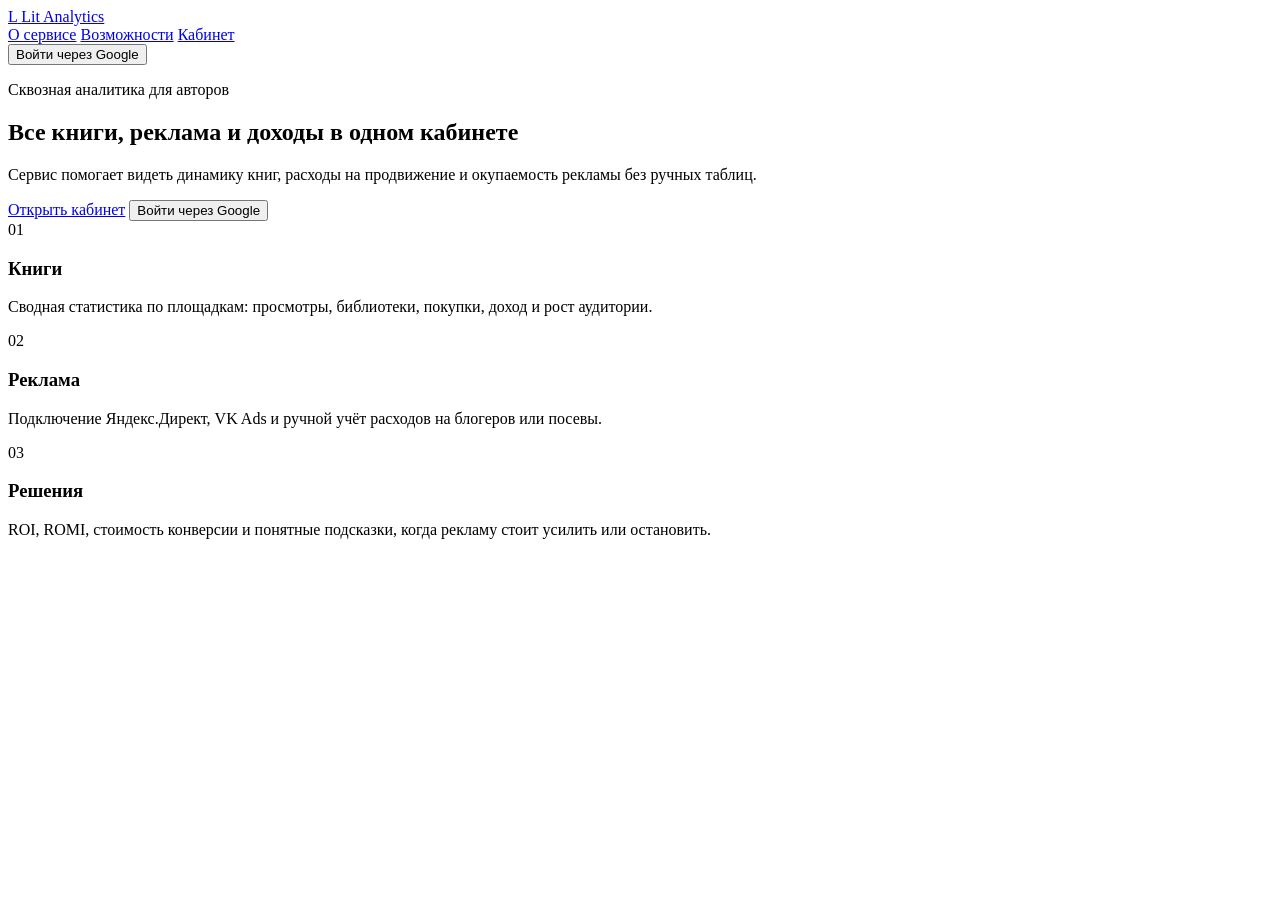
==== frontend/index.html @ d79c7489 "Clean landing page and simplify env setup" ====
<!doctype html>
<html lang="ru">
<head>
  <meta charset="utf-8">
  <meta name="viewport" content="width=device-width, initial-scale=1">
  <title>Lit Analytics</title>
  <link rel="stylesheet" href="/static/css/styles.css?v=landing-clean-1">
</head>
<body>
  <header class="site-header compact-header">
    <a class="brand" href="/">
      <span class="brand-mark">L</span>
      <span>Lit Analytics</span>
    </a>
    <nav class="nav-links">
      <a href="#about">О сервисе</a>
      <a href="#modules">Возможности</a>
      <a href="/dashboard">Кабинет</a>
    </nav>
    <button id="google-login" class="btn btn-outline">Войти через Google</button>
  </header>

  <main>
    <section class="hero-shell landing-hero" id="about">
      <div class="hero-copy">
        <p class="eyebrow">Сквозная аналитика для авторов</p>
        <h1>Все книги, реклама и доходы в одном кабинете</h1>
        <p class="lead">Сервис помогает видеть динамику книг, расходы на продвижение и окупаемость рекламы без ручных таблиц.</p>
        <div class="hero-actions">
          <a class="btn btn-primary" href="/dashboard">Открыть кабинет</a>
          <button id="hero-google-login" class="btn btn-soft">Войти через Google</button>
        </div>
      </div>
      <aside class="preview-card clean-preview" aria-label="Превью кабинета">
        <div class="preview-line wide"></div>
        <div class="preview-grid">
          <span></span><span></span><span></span>
        </div>
        <div class="preview-line"></div>
        <div class="preview-line small"></div>
      </aside>
    </section>

    <section class="section-grid" id="modules">
      <article class="feature-card"><span>01</span><h3>Книги</h3><p>Сводная статистика по площадкам: просмотры, библиотеки, покупки, доход и рост аудитории.</p></article>
      <article class="feature-card"><span>02</span><h3>Реклама</h3><p>Подключение Яндекс.Директ, VK Ads и ручной учёт расходов на блогеров или посевы.</p></article>
      <article class="feature-card"><span>03</span><h3>Решения</h3><p>ROI, ROMI, стоимость конверсии и понятные подсказки, когда рекламу стоит усилить или остановить.</p></article>
    </section>
  </main>

  <script src="/static/js/app.js?v=landing-clean-1"></script>
</body>
</html>
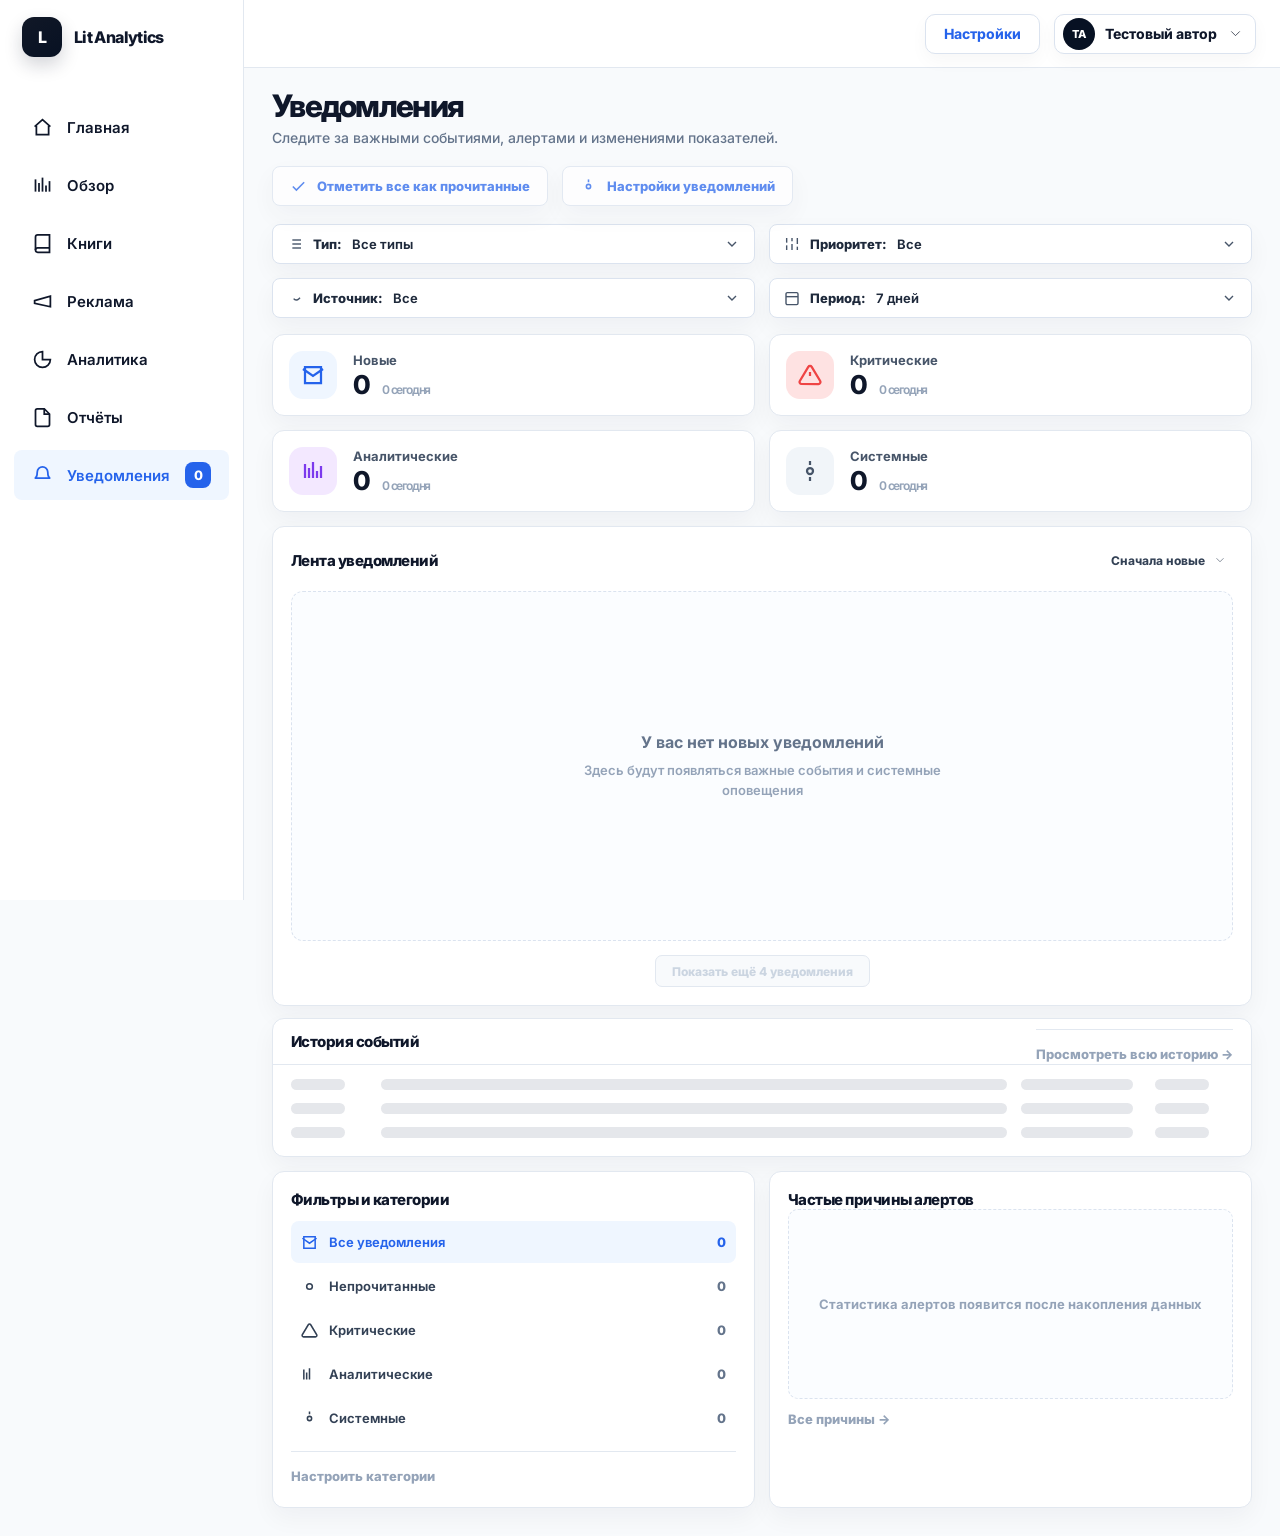
==== commit 3adef5d2: "Rebuild notifications tab zero state" ====
--- a/frontend/index.html
+++ b/frontend/index.html
@@ -1,53 +1,926 @@
 <!doctype html>
 <html lang="ru">
-<head>
-  <meta charset="utf-8">
-  <meta name="viewport" content="width=device-width, initial-scale=1">
-  <title>Lit Analytics</title>
-  <link rel="stylesheet" href="/static/css/styles.css?v=landing-clean-1">
-</head>
-<body>
-  <header class="site-header compact-header">
-    <a class="brand" href="/">
-      <span class="brand-mark">L</span>
-      <span>Lit Analytics</span>
-    </a>
-    <nav class="nav-links">
-      <a href="#about">О сервисе</a>
-      <a href="#modules">Возможности</a>
-      <a href="/dashboard">Кабинет</a>
-    </nav>
-    <button id="google-login" class="btn btn-outline">Войти через Google</button>
-  </header>
-
-  <main>
-    <section class="hero-shell landing-hero" id="about">
-      <div class="hero-copy">
-        <p class="eyebrow">Сквозная аналитика для авторов</p>
-        <h1>Все книги, реклама и доходы в одном кабинете</h1>
-        <p class="lead">Сервис помогает видеть динамику книг, расходы на продвижение и окупаемость рекламы без ручных таблиц.</p>
-        <div class="hero-actions">
-          <a class="btn btn-primary" href="/dashboard">Открыть кабинет</a>
-          <button id="hero-google-login" class="btn btn-soft">Войти через Google</button>
-        </div>
+  <head>
+    <meta charset="utf-8" />
+    <meta name="viewport" content="width=device-width, initial-scale=1" />
+    <title>Lit Analytics — Уведомления</title>
+    <link rel="preconnect" href="https://fonts.googleapis.com" />
+    <link rel="preconnect" href="https://fonts.gstatic.com" crossorigin />
+    <link
+      href="https://fonts.googleapis.com/css2?family=Inter:wght@400;500;600;700;800&display=swap"
+      rel="stylesheet"
+    />
+    <link rel="stylesheet" href="/static/css/styles.css?v=landing-pixel-2" />
+    <style>
+      :root {
+        --bg: #f8fafc;
+        --card: #fff;
+        --ink: #0f172a;
+        --text: #1e293b;
+        --muted: #64748b;
+        --muted2: #94a3b8;
+        --line: #e2e8f0;
+        --soft: #edf2f7;
+        --blue: #2563eb;
+        --blue-soft: #eff6ff;
+        --green: #16a34a;
+        --green-soft: #dcfce7;
+        --purple: #7c3aed;
+        --purple-soft: #f3e8ff;
+        --red: #ef4444;
+        --red-soft: #fee2e2;
+        --orange: #f97316;
+        --orange-soft: #ffedd5;
+        --gray-soft: #f1f5f9;
+        --shadow: 0 10px 24px rgba(15, 23, 42, 0.045);
+        --radius: 12px;
+        --sidebar: 244px;
+        color-scheme: light;
+      }
+      * {
+        box-sizing: border-box;
+      }
+      html,
+      body {
+        min-height: 100%;
+      }
+      body {
+        margin: 0;
+        font-family:
+          Inter,
+          system-ui,
+          -apple-system,
+          BlinkMacSystemFont,
+          "Segoe UI",
+          sans-serif;
+        color: var(--text);
+        background: var(--bg);
+        -webkit-font-smoothing: antialiased;
+      }
+      a {
+        color: inherit;
+        text-decoration: none;
+      }
+      button {
+        font: inherit;
+      }
+      .app {
+        min-height: 100vh;
+        display: grid;
+        grid-template-columns: var(--sidebar) minmax(0, 1fr);
+        background: var(--bg);
+      }
+      .sidebar {
+        position: sticky;
+        top: 0;
+        height: 100vh;
+        background: #fff;
+        border-right: 1px solid var(--line);
+        padding: 16px 14px;
+        z-index: 10;
+      }
+      .brand {
+        height: 42px;
+        display: flex;
+        align-items: center;
+        gap: 12px;
+        margin: 0 8px 44px;
+        color: var(--ink);
+        font-size: 16px;
+        font-weight: 800;
+        letter-spacing: -0.04em;
+      }
+      .brand-mark {
+        width: 40px;
+        height: 40px;
+        display: grid;
+        place-items: center;
+        border-radius: 12px;
+        color: #fff;
+        background: linear-gradient(145deg, #111827, #071123);
+        box-shadow: 0 8px 18px rgba(15, 23, 42, 0.18);
+        font-weight: 800;
+      }
+      .nav {
+        display: grid;
+        gap: 8px;
+      }
+      .nav a {
+        height: 50px;
+        display: flex;
+        align-items: center;
+        gap: 14px;
+        padding: 0 18px;
+        border-radius: 8px;
+        color: #0f172a;
+        font-size: 15px;
+        font-weight: 600;
+      }
+      .nav a svg {
+        width: 21px;
+        height: 21px;
+        stroke-width: 2;
+        color: #0f172a;
+      }
+      .nav a.active {
+        background: var(--blue-soft);
+        color: var(--blue);
+      }
+      .nav a.active svg {
+        color: var(--blue);
+      }
+      .badge {
+        margin-left: auto;
+        min-width: 26px;
+        height: 26px;
+        display: grid;
+        place-items: center;
+        border-radius: 8px;
+        background: var(--blue);
+        color: #fff;
+        font-size: 13px;
+        font-weight: 800;
+      }
+      .shell {
+        min-width: 0;
+      }
+      .topbar {
+        height: 68px;
+        display: flex;
+        align-items: center;
+        justify-content: flex-end;
+        gap: 14px;
+        padding: 0 24px;
+        background: #fff;
+        border-bottom: 1px solid var(--line);
+      }
+      .settings,
+      .profile {
+        height: 40px;
+        display: inline-flex;
+        align-items: center;
+        gap: 10px;
+        border: 1px solid #dbe3ef;
+        border-radius: 10px;
+        background: #fff;
+        box-shadow: 0 7px 18px rgba(15, 23, 42, 0.035);
+        font-weight: 750;
+        cursor: pointer;
+      }
+      .settings {
+        padding: 0 18px;
+        color: var(--blue);
+        font-size: 14px;
+      }
+      .profile {
+        padding: 0 11px 0 8px;
+        color: var(--ink);
+        font-size: 14px;
+      }
+      .avatar {
+        width: 32px;
+        height: 32px;
+        display: grid;
+        place-items: center;
+        border-radius: 50%;
+        background: #071123;
+        color: #fff;
+        font-size: 11px;
+        font-weight: 800;
+      }
+      .profile svg,
+      .settings svg {
+        width: 17px;
+        height: 17px;
+      }
+      .notifications-page {
+        max-width: 1390px;
+        margin: 0 auto;
+        padding: 22px 28px 28px;
+      }
+      .page-head {
+        display: flex;
+        align-items: flex-start;
+        justify-content: space-between;
+        gap: 20px;
+        margin-bottom: 18px;
+      }
+      .title h1 {
+        margin: 0 0 8px;
+        color: var(--ink);
+        font-size: 31px;
+        line-height: 1;
+        font-weight: 800;
+        letter-spacing: -0.055em;
+      }
+      .title p {
+        margin: 0;
+        color: var(--muted);
+        font-size: 14px;
+        font-weight: 500;
+      }
+      .head-actions {
+        display: flex;
+        align-items: center;
+        gap: 14px;
+        padding-top: 63px;
+      }
+      .head-btn {
+        height: 40px;
+        display: inline-flex;
+        align-items: center;
+        gap: 10px;
+        padding: 0 17px;
+        border: 1px solid #dbe3ef;
+        border-radius: 8px;
+        background: #fff;
+        color: var(--blue);
+        box-shadow: var(--shadow);
+        font-size: 13px;
+        font-weight: 800;
+        cursor: not-allowed;
+        opacity: 0.72;
+      }
+      .head-btn svg {
+        width: 17px;
+        height: 17px;
+        stroke-width: 2.2;
+      }
+      .filters {
+        display: grid;
+        grid-template-columns: 184px 186px 184px 184px;
+        gap: 14px;
+        margin-bottom: 16px;
+      }
+      .filter {
+        height: 40px;
+        display: flex;
+        align-items: center;
+        justify-content: space-between;
+        gap: 12px;
+        padding: 0 14px;
+        border: 1px solid #dbe3ef;
+        border-radius: 8px;
+        background: #fff;
+        box-shadow: var(--shadow);
+        color: #1e293b;
+        font-size: 13px;
+        font-weight: 650;
+        white-space: nowrap;
+      }
+      .filter span {
+        display: flex;
+        align-items: center;
+        gap: 10px;
+      }
+      .filter em {
+        font-style: normal;
+        font-weight: 800;
+      }
+      .filter svg {
+        width: 16px;
+        height: 16px;
+        stroke-width: 2.1;
+        color: #475569;
+      }
+      .metrics {
+        display: grid;
+        grid-template-columns: repeat(4, minmax(0, 1fr));
+        gap: 14px;
+        margin-bottom: 14px;
+      }
+      .metric {
+        min-height: 82px;
+        display: grid;
+        grid-template-columns: 48px 1fr;
+        align-items: center;
+        gap: 16px;
+        padding: 16px;
+        border: 1px solid var(--line);
+        border-radius: 12px;
+        background: #fff;
+        box-shadow: var(--shadow);
+      }
+      .metric-icon {
+        width: 48px;
+        height: 48px;
+        display: grid;
+        place-items: center;
+        border-radius: 14px;
+        color: var(--blue);
+        background: var(--blue-soft);
+      }
+      .metric-icon.red {
+        color: var(--red);
+        background: var(--red-soft);
+      }
+      .metric-icon.purple {
+        color: var(--purple);
+        background: var(--purple-soft);
+      }
+      .metric-icon.gray {
+        color: #475569;
+        background: var(--gray-soft);
+      }
+      .metric-icon svg {
+        width: 24px;
+        height: 24px;
+        stroke-width: 2.25;
+      }
+      .metric-label {
+        display: block;
+        margin-bottom: 4px;
+        color: #475569;
+        font-size: 13px;
+        font-weight: 700;
+      }
+      .metric-value {
+        display: inline-flex;
+        align-items: baseline;
+        gap: 12px;
+        color: var(--ink);
+        font-size: 26px;
+        line-height: 1;
+        font-weight: 800;
+        letter-spacing: -0.045em;
+      }
+      .metric-note {
+        color: var(--muted2);
+        font-size: 12px;
+        font-weight: 650;
+      }
+      .content-grid {
+        display: grid;
+        grid-template-columns: minmax(0, 1fr) 392px;
+        gap: 14px;
+        align-items: start;
+      }
+      .main-col {
+        display: grid;
+        gap: 12px;
+      }
+      .card {
+        border: 1px solid var(--line);
+        border-radius: 12px;
+        background: #fff;
+        box-shadow: var(--shadow);
+        overflow: hidden;
+      }
+      .feed {
+        min-height: 444px;
+        padding: 18px;
+      }
+      .card-head {
+        display: flex;
+        align-items: center;
+        justify-content: space-between;
+        gap: 12px;
+        margin-bottom: 16px;
+      }
+      .card-title {
+        margin: 0;
+        color: var(--ink);
+        font-size: 15px;
+        font-weight: 800;
+        letter-spacing: -0.035em;
+      }
+      .sort {
+        height: 30px;
+        display: inline-flex;
+        align-items: center;
+        gap: 8px;
+        border: 0;
+        background: transparent;
+        color: #334155;
+        font-size: 12px;
+        font-weight: 750;
+      }
+      .sort svg {
+        width: 14px;
+        height: 14px;
+      }
+      .empty-feed {
+        min-height: 350px;
+        display: grid;
+        place-items: center;
+        text-align: center;
+        border: 1px dashed #dbe3ef;
+        border-radius: 12px;
+        background: #fbfdff;
+        color: var(--muted2);
+        padding: 28px;
+      }
+      .empty-feed strong {
+        display: block;
+        margin-bottom: 8px;
+        color: #64748b;
+        font-size: 16px;
+      }
+      .empty-feed p {
+        margin: 0;
+        max-width: 430px;
+        font-size: 13px;
+        line-height: 1.55;
+        font-weight: 600;
+      }
+      .more-btn {
+        height: 32px;
+        margin: 14px auto 0;
+        display: flex;
+        align-items: center;
+        justify-content: center;
+        padding: 0 16px;
+        border: 1px solid var(--line);
+        border-radius: 7px;
+        background: #f8fafc;
+        color: #cbd5e1;
+        font-size: 12px;
+        font-weight: 800;
+        cursor: not-allowed;
+      }
+      .history {
+        padding: 0;
+      }
+      .history-head {
+        height: 46px;
+        display: flex;
+        align-items: center;
+        justify-content: space-between;
+        padding: 0 18px;
+        border-bottom: 1px solid var(--line);
+      }
+      .history-list {
+        display: grid;
+        padding: 14px 18px 18px;
+        gap: 13px;
+      }
+      .history-row {
+        display: grid;
+        grid-template-columns: 76px 1fr 120px 78px;
+        gap: 14px;
+        align-items: center;
+      }
+      .skeleton {
+        height: 11px;
+        border-radius: 999px;
+        background: #e5e7eb;
+      }
+      .skeleton.sm {
+        width: 54px;
+      }
+      .skeleton.md {
+        width: 112px;
+      }
+      .skeleton.lg {
+        width: 100%;
+      }
+      .side-col {
+        display: grid;
+        gap: 14px;
+      }
+      .side-card {
+        padding: 18px;
+      }
+      .category-list {
+        display: grid;
+        gap: 2px;
+        margin-top: 12px;
+      }
+      .category {
+        height: 42px;
+        display: flex;
+        align-items: center;
+        justify-content: space-between;
+        gap: 12px;
+        padding: 0 10px;
+        border-radius: 8px;
+        color: #334155;
+        font-size: 13px;
+        font-weight: 650;
+      }
+      .category.active {
+        background: var(--blue-soft);
+        color: var(--blue);
+      }
+      .category-left {
+        display: flex;
+        align-items: center;
+        gap: 11px;
+      }
+      .category svg {
+        width: 17px;
+        height: 17px;
+        stroke-width: 2.15;
+      }
+      .category-count {
+        color: #64748b;
+        font-weight: 800;
+      }
+      .category.active .category-count {
+        color: var(--blue);
+      }
+      .disabled-link {
+        height: 38px;
+        display: flex;
+        align-items: center;
+        gap: 10px;
+        margin-top: 12px;
+        padding-top: 11px;
+        border-top: 1px solid var(--line);
+        color: #94a3b8;
+        font-size: 13px;
+        font-weight: 800;
+        pointer-events: none;
+      }
+      .reasons-empty {
+        min-height: 190px;
+        display: grid;
+        place-items: center;
+        text-align: center;
+        border: 1px dashed #dbe3ef;
+        border-radius: 10px;
+        background: #fbfdff;
+        color: var(--muted2);
+        font-size: 13px;
+        line-height: 1.45;
+        font-weight: 700;
+        padding: 20px;
+      }
+      .all-reasons {
+        display: inline-flex;
+        margin-top: 12px;
+        color: #94a3b8;
+        font-size: 13px;
+        font-weight: 800;
+        pointer-events: none;
+      }
+      @media (max-width: 1320px) {
+        .content-grid {
+          grid-template-columns: 1fr;
+        }
+        .side-col {
+          grid-template-columns: 1fr 1fr;
+        }
+        .metrics {
+          grid-template-columns: repeat(2, 1fr);
+        }
+        .head-actions {
+          padding-top: 0;
+        }
+        .page-head {
+          align-items: stretch;
+          flex-direction: column;
+        }
+        .filters {
+          grid-template-columns: repeat(2, 1fr);
+        }
+      }
+      @media (max-width: 900px) {
+        .app {
+          grid-template-columns: 1fr;
+        }
+        .sidebar {
+          position: relative;
+          height: auto;
+        }
+        .nav {
+          grid-template-columns: repeat(2, 1fr);
+        }
+        .notifications-page {
+          padding: 22px 18px;
+        }
+        .head-actions,
+        .filters,
+        .metrics,
+        .side-col {
+          grid-template-columns: 1fr;
+          display: grid;
+        }
+        .head-btn,
+        .filter {
+          width: 100%;
+        }
+        .history-row {
+          grid-template-columns: 1fr;
+        }
+      }
+    </style>
+  </head>
+  <body>
+    <div class="app">
+      <aside class="sidebar" aria-label="Навигация">
+        <a class="brand" href="/"
+          ><span class="brand-mark">L</span><span>Lit Analytics</span></a
+        >
+        <nav class="nav">
+          <a href="#"
+            ><svg viewBox="0 0 24 24" fill="none" stroke="currentColor">
+              <path d="m3 11 9-8 9 8" />
+              <path d="M5 10v10h14V10" /></svg
+            >Главная</a
+          ><a href="#overview"
+            ><svg viewBox="0 0 24 24" fill="none" stroke="currentColor">
+              <path d="M4 19V5" />
+              <path d="M8 19V9" />
+              <path d="M12 19V3" />
+              <path d="M16 19v-7" />
+              <path d="M20 19V7" /></svg
+            >Обзор</a
+          ><a href="#books"
+            ><svg viewBox="0 0 24 24" fill="none" stroke="currentColor">
+              <path d="M4 19.5A2.5 2.5 0 0 1 6.5 17H20" />
+              <path
+                d="M4 4.5A2.5 2.5 0 0 1 6.5 2H20v20H6.5A2.5 2.5 0 0 1 4 19.5v-15Z"
+              /></svg
+            >Книги</a
+          ><a href="#ads"
+            ><svg viewBox="0 0 24 24" fill="none" stroke="currentColor">
+              <path d="m3 11 18-5v12L3 14v-3Z" /></svg
+            >Реклама</a
+          ><a href="#analytics"
+            ><svg viewBox="0 0 24 24" fill="none" stroke="currentColor">
+              <path d="M21 12a9 9 0 1 1-9-9v9h9Z" /></svg
+            >Аналитика</a
+          ><a href="#reports"
+            ><svg viewBox="0 0 24 24" fill="none" stroke="currentColor">
+              <path
+                d="M14 2H6a2 2 0 0 0-2 2v16a2 2 0 0 0 2 2h12a2 2 0 0 0 2-2V8Z"
+              />
+              <path d="M14 2v6h6" /></svg
+            >Отчёты</a
+          ><a class="active" href="#notifications"
+            ><svg viewBox="0 0 24 24" fill="none" stroke="currentColor">
+              <path d="M18 8a6 6 0 0 0-12 0c0 7-3 7-3 7h18s-3 0-3-7" /></svg
+            >Уведомления<span class="badge">0</span></a
+          >
+        </nav>
+      </aside>
+      <div class="shell">
+        <header class="topbar">
+          <button class="settings" type="button">Настройки</button
+          ><button class="profile" type="button">
+            <span class="avatar">TA</span><span>Тестовый автор</span
+            ><svg viewBox="0 0 24 24" fill="none" stroke="currentColor">
+              <path d="m6 9 6 6 6-6" />
+            </svg>
+          </button>
+        </header>
+        <main class="notifications-page" id="notifications">
+          <section class="page-head">
+            <div class="title">
+              <h1>Уведомления</h1>
+              <p>
+                Следите за важными событиями, алертами и изменениями
+                показателей.
+              </p>
+            </div>
+            <div class="head-actions">
+              <button class="head-btn" type="button" disabled>
+                <svg viewBox="0 0 24 24" fill="none" stroke="currentColor">
+                  <path d="m20 6-11 11-5-5" /></svg
+                >Отметить все как прочитанные</button
+              ><button class="head-btn" type="button" disabled>
+                <svg viewBox="0 0 24 24" fill="none" stroke="currentColor">
+                  <circle cx="12" cy="12" r="3" />
+                  <path d="M12 2v4" /></svg
+                >Настройки уведомлений
+              </button>
+            </div>
+          </section>
+          <section class="filters">
+            <button class="filter" type="button">
+              <span
+                ><svg viewBox="0 0 24 24" fill="none" stroke="currentColor">
+                  <path d="M8 6h13" />
+                  <path d="M8 12h13" />
+                  <path d="M8 18h13" /></svg
+                ><em>Тип:</em> Все типы</span
+              ><svg viewBox="0 0 24 24" fill="none" stroke="currentColor">
+                <path d="m6 9 6 6 6-6" />
+              </svg></button
+            ><button class="filter" type="button">
+              <span
+                ><svg viewBox="0 0 24 24" fill="none" stroke="currentColor">
+                  <path d="M4 21v-7" />
+                  <path d="M4 10V3" />
+                  <path d="M12 21v-9" />
+                  <path d="M12 8V3" />
+                  <path d="M20 21v-5" />
+                  <path d="M20 12V3" /></svg
+                ><em>Приоритет:</em> Все</span
+              ><svg viewBox="0 0 24 24" fill="none" stroke="currentColor">
+                <path d="m6 9 6 6 6-6" />
+              </svg></button
+            ><button class="filter" type="button">
+              <span
+                ><svg viewBox="0 0 24 24" fill="none" stroke="currentColor">
+                  <path d="M10 13a5 5 0 0 0 7.54.54l2-2" /></svg
+                ><em>Источник:</em> Все</span
+              ><svg viewBox="0 0 24 24" fill="none" stroke="currentColor">
+                <path d="m6 9 6 6 6-6" />
+              </svg></button
+            ><button class="filter" type="button">
+              <span
+                ><svg viewBox="0 0 24 24" fill="none" stroke="currentColor">
+                  <rect x="3" y="4" width="18" height="18" rx="2" />
+                  <path d="M3 10h18" /></svg
+                ><em>Период:</em> 7 дней</span
+              ><svg viewBox="0 0 24 24" fill="none" stroke="currentColor">
+                <path d="m6 9 6 6 6-6" />
+              </svg>
+            </button>
+          </section>
+          <section class="metrics">
+            <article class="metric">
+              <span class="metric-icon"
+                ><svg viewBox="0 0 24 24" fill="none" stroke="currentColor">
+                  <path d="M4 4h16v16H4z" />
+                  <path d="m22 6-10 7L2 6" /></svg></span
+              ><span
+                ><span class="metric-label">Новые</span
+                ><strong class="metric-value"
+                  >0 <span class="metric-note">0 сегодня</span></strong
+                ></span
+              >
+            </article>
+            <article class="metric">
+              <span class="metric-icon red"
+                ><svg viewBox="0 0 24 24" fill="none" stroke="currentColor">
+                  <path
+                    d="M10.3 3.86 1.82 18a2 2 0 0 0 1.71 3h16.94a2 2 0 0 0 1.71-3L13.7 3.86a2 2 0 0 0-3.4 0Z"
+                  />
+                  <path d="M12 9v4" />
+                  <path d="M12 17h.01" /></svg></span
+              ><span
+                ><span class="metric-label">Критические</span
+                ><strong class="metric-value"
+                  >0 <span class="metric-note">0 сегодня</span></strong
+                ></span
+              >
+            </article>
+            <article class="metric">
+              <span class="metric-icon purple"
+                ><svg viewBox="0 0 24 24" fill="none" stroke="currentColor">
+                  <path d="M4 19V5" />
+                  <path d="M8 19V9" />
+                  <path d="M12 19V3" />
+                  <path d="M16 19v-7" />
+                  <path d="M20 19V7" /></svg></span
+              ><span
+                ><span class="metric-label">Аналитические</span
+                ><strong class="metric-value"
+                  >0 <span class="metric-note">0 сегодня</span></strong
+                ></span
+              >
+            </article>
+            <article class="metric">
+              <span class="metric-icon gray"
+                ><svg viewBox="0 0 24 24" fill="none" stroke="currentColor">
+                  <circle cx="12" cy="12" r="3" />
+                  <path d="M12 2v4" />
+                  <path d="M12 18v4" /></svg></span
+              ><span
+                ><span class="metric-label">Системные</span
+                ><strong class="metric-value"
+                  >0 <span class="metric-note">0 сегодня</span></strong
+                ></span
+              >
+            </article>
+          </section>
+          <section class="content-grid">
+            <div class="main-col">
+              <article class="card feed">
+                <div class="card-head">
+                  <h2 class="card-title">Лента уведомлений</h2>
+                  <button class="sort" type="button">
+                    Сначала новые
+                    <svg viewBox="0 0 24 24" fill="none" stroke="currentColor">
+                      <path d="m6 9 6 6 6-6" />
+                    </svg>
+                  </button>
+                </div>
+                <div class="empty-feed">
+                  <div>
+                    <strong>У вас нет новых уведомлений</strong>
+                    <p>
+                      Здесь будут появляться важные события и системные
+                      оповещения
+                    </p>
+                  </div>
+                </div>
+                <button class="more-btn" type="button" disabled>
+                  Показать ещё 4 уведомления
+                </button>
+              </article>
+              <article class="card history">
+                <div class="history-head">
+                  <h2 class="card-title">История событий</h2>
+                  <a class="disabled-link" href="#"
+                    >Просмотреть всю историю →</a
+                  >
+                </div>
+                <div class="history-list">
+                  <div class="history-row">
+                    <span class="skeleton sm"></span
+                    ><span class="skeleton lg"></span
+                    ><span class="skeleton md"></span
+                    ><span class="skeleton sm"></span>
+                  </div>
+                  <div class="history-row">
+                    <span class="skeleton sm"></span
+                    ><span class="skeleton lg"></span
+                    ><span class="skeleton md"></span
+                    ><span class="skeleton sm"></span>
+                  </div>
+                  <div class="history-row">
+                    <span class="skeleton sm"></span
+                    ><span class="skeleton lg"></span
+                    ><span class="skeleton md"></span
+                    ><span class="skeleton sm"></span>
+                  </div>
+                </div>
+              </article>
+            </div>
+            <aside class="side-col">
+              <section class="card side-card">
+                <h2 class="card-title">Фильтры и категории</h2>
+                <div class="category-list">
+                  <div class="category active">
+                    <span class="category-left"
+                      ><svg
+                        viewBox="0 0 24 24"
+                        fill="none"
+                        stroke="currentColor"
+                      >
+                        <path d="M4 4h16v16H4z" />
+                        <path d="m22 6-10 7L2 6" /></svg
+                      >Все уведомления</span
+                    ><span class="category-count">0</span>
+                  </div>
+                  <div class="category">
+                    <span class="category-left"
+                      ><svg
+                        viewBox="0 0 24 24"
+                        fill="none"
+                        stroke="currentColor"
+                      >
+                        <circle cx="12" cy="12" r="4" /></svg
+                      >Непрочитанные</span
+                    ><span class="category-count">0</span>
+                  </div>
+                  <div class="category">
+                    <span class="category-left"
+                      ><svg
+                        viewBox="0 0 24 24"
+                        fill="none"
+                        stroke="currentColor"
+                      >
+                        <path
+                          d="M10.3 3.86 1.82 18a2 2 0 0 0 1.71 3h16.94a2 2 0 0 0 1.71-3L13.7 3.86a2 2 0 0 0-3.4 0Z"
+                        /></svg
+                      >Критические</span
+                    ><span class="category-count">0</span>
+                  </div>
+                  <div class="category">
+                    <span class="category-left"
+                      ><svg
+                        viewBox="0 0 24 24"
+                        fill="none"
+                        stroke="currentColor"
+                      >
+                        <path d="M4 19V5" />
+                        <path d="M8 19V9" />
+                        <path d="M12 19V3" /></svg
+                      >Аналитические</span
+                    ><span class="category-count">0</span>
+                  </div>
+                  <div class="category">
+                    <span class="category-left"
+                      ><svg
+                        viewBox="0 0 24 24"
+                        fill="none"
+                        stroke="currentColor"
+                      >
+                        <circle cx="12" cy="12" r="3" />
+                        <path d="M12 2v4" /></svg
+                      >Системные</span
+                    ><span class="category-count">0</span>
+                  </div>
+                </div>
+                <a class="disabled-link" href="#">Настроить категории</a>
+              </section>
+              <section class="card side-card">
+                <h2 class="card-title">Частые причины алертов</h2>
+                <div class="reasons-empty">
+                  Статистика алертов появится после накопления данных
+                </div>
+                <a class="all-reasons" href="#">Все причины →</a>
+              </section>
+            </aside>
+          </section>
+        </main>
       </div>
-      <aside class="preview-card clean-preview" aria-label="Превью кабинета">
-        <div class="preview-line wide"></div>
-        <div class="preview-grid">
-          <span></span><span></span><span></span>
-        </div>
-        <div class="preview-line"></div>
-        <div class="preview-line small"></div>
-      </aside>
-    </section>
-
-    <section class="section-grid" id="modules">
-      <article class="feature-card"><span>01</span><h3>Книги</h3><p>Сводная статистика по площадкам: просмотры, библиотеки, покупки, доход и рост аудитории.</p></article>
-      <article class="feature-card"><span>02</span><h3>Реклама</h3><p>Подключение Яндекс.Директ, VK Ads и ручной учёт расходов на блогеров или посевы.</p></article>
-      <article class="feature-card"><span>03</span><h3>Решения</h3><p>ROI, ROMI, стоимость конверсии и понятные подсказки, когда рекламу стоит усилить или остановить.</p></article>
-    </section>
-  </main>
-
-  <script src="/static/js/app.js?v=landing-clean-1"></script>
-</body>
+    </div>
+    <script src="/static/js/app.js?v=landing-pixel-2"></script>
+  </body>
 </html>
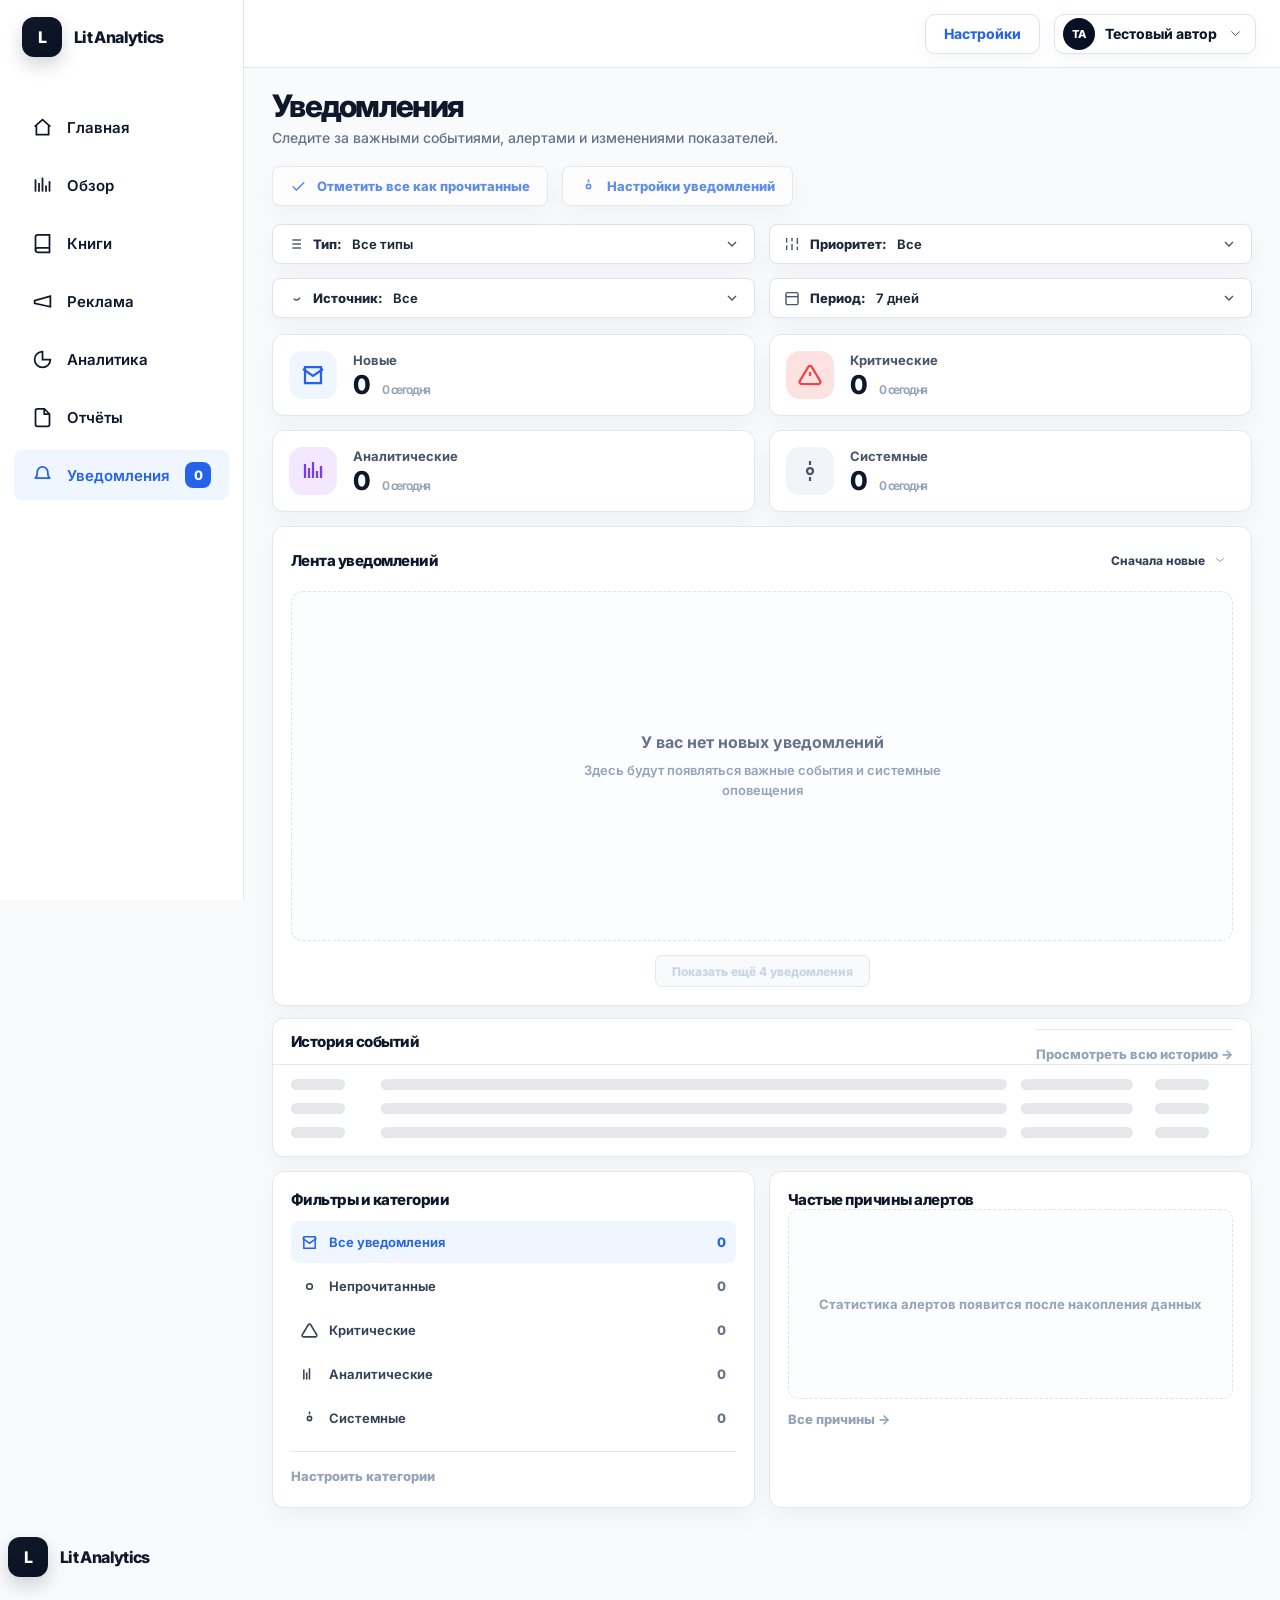
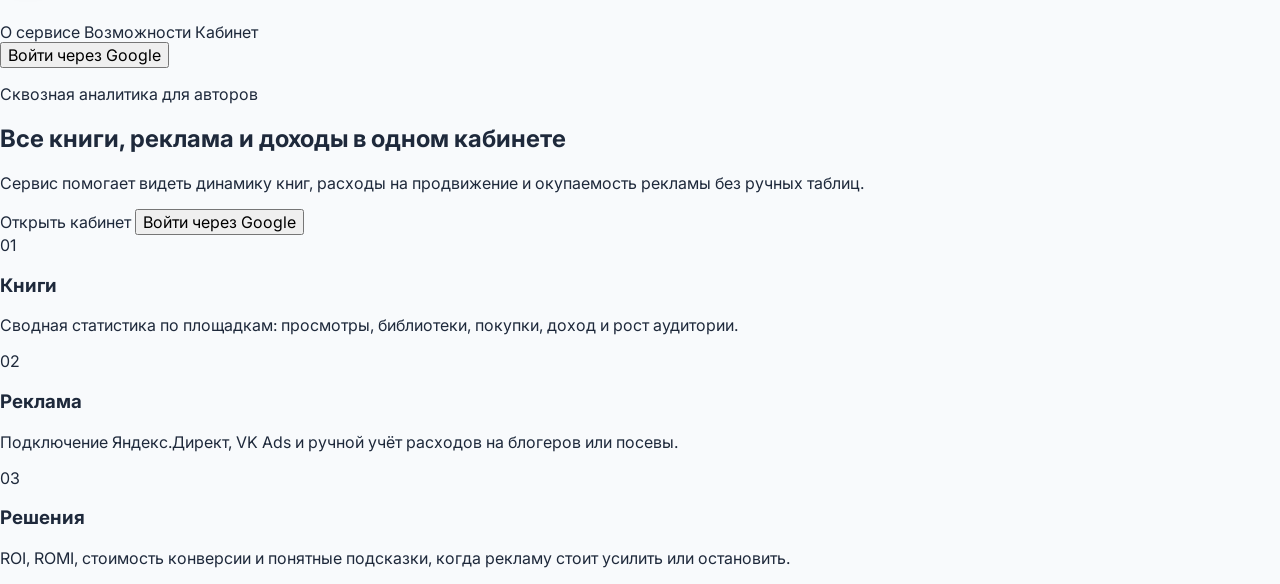
==== commit 367cfe76: "Merge branch 'codex/add-greeting-functionality' into codex/add-greeting-functionality-bo7ok4" ====
--- a/frontend/index.html
+++ b/frontend/index.html
@@ -923,4 +923,54 @@
     </div>
     <script src="/static/js/app.js?v=landing-pixel-2"></script>
   </body>
+<head>
+  <meta charset="utf-8">
+  <meta name="viewport" content="width=device-width, initial-scale=1">
+  <title>Lit Analytics</title>
+  <link rel="stylesheet" href="/static/css/styles.css?v=landing-clean-1">
+</head>
+<body>
+  <header class="site-header compact-header">
+    <a class="brand" href="/">
+      <span class="brand-mark">L</span>
+      <span>Lit Analytics</span>
+    </a>
+    <nav class="nav-links">
+      <a href="#about">О сервисе</a>
+      <a href="#modules">Возможности</a>
+      <a href="/dashboard">Кабинет</a>
+    </nav>
+    <button id="google-login" class="btn btn-outline">Войти через Google</button>
+  </header>
+
+  <main>
+    <section class="hero-shell landing-hero" id="about">
+      <div class="hero-copy">
+        <p class="eyebrow">Сквозная аналитика для авторов</p>
+        <h1>Все книги, реклама и доходы в одном кабинете</h1>
+        <p class="lead">Сервис помогает видеть динамику книг, расходы на продвижение и окупаемость рекламы без ручных таблиц.</p>
+        <div class="hero-actions">
+          <a class="btn btn-primary" href="/dashboard">Открыть кабинет</a>
+          <button id="hero-google-login" class="btn btn-soft">Войти через Google</button>
+        </div>
+      </div>
+      <aside class="preview-card clean-preview" aria-label="Превью кабинета">
+        <div class="preview-line wide"></div>
+        <div class="preview-grid">
+          <span></span><span></span><span></span>
+        </div>
+        <div class="preview-line"></div>
+        <div class="preview-line small"></div>
+      </aside>
+    </section>
+
+    <section class="section-grid" id="modules">
+      <article class="feature-card"><span>01</span><h3>Книги</h3><p>Сводная статистика по площадкам: просмотры, библиотеки, покупки, доход и рост аудитории.</p></article>
+      <article class="feature-card"><span>02</span><h3>Реклама</h3><p>Подключение Яндекс.Директ, VK Ads и ручной учёт расходов на блогеров или посевы.</p></article>
+      <article class="feature-card"><span>03</span><h3>Решения</h3><p>ROI, ROMI, стоимость конверсии и понятные подсказки, когда рекламу стоит усилить или остановить.</p></article>
+    </section>
+  </main>
+
+  <script src="/static/js/app.js?v=landing-clean-1"></script>
+</body>
 </html>
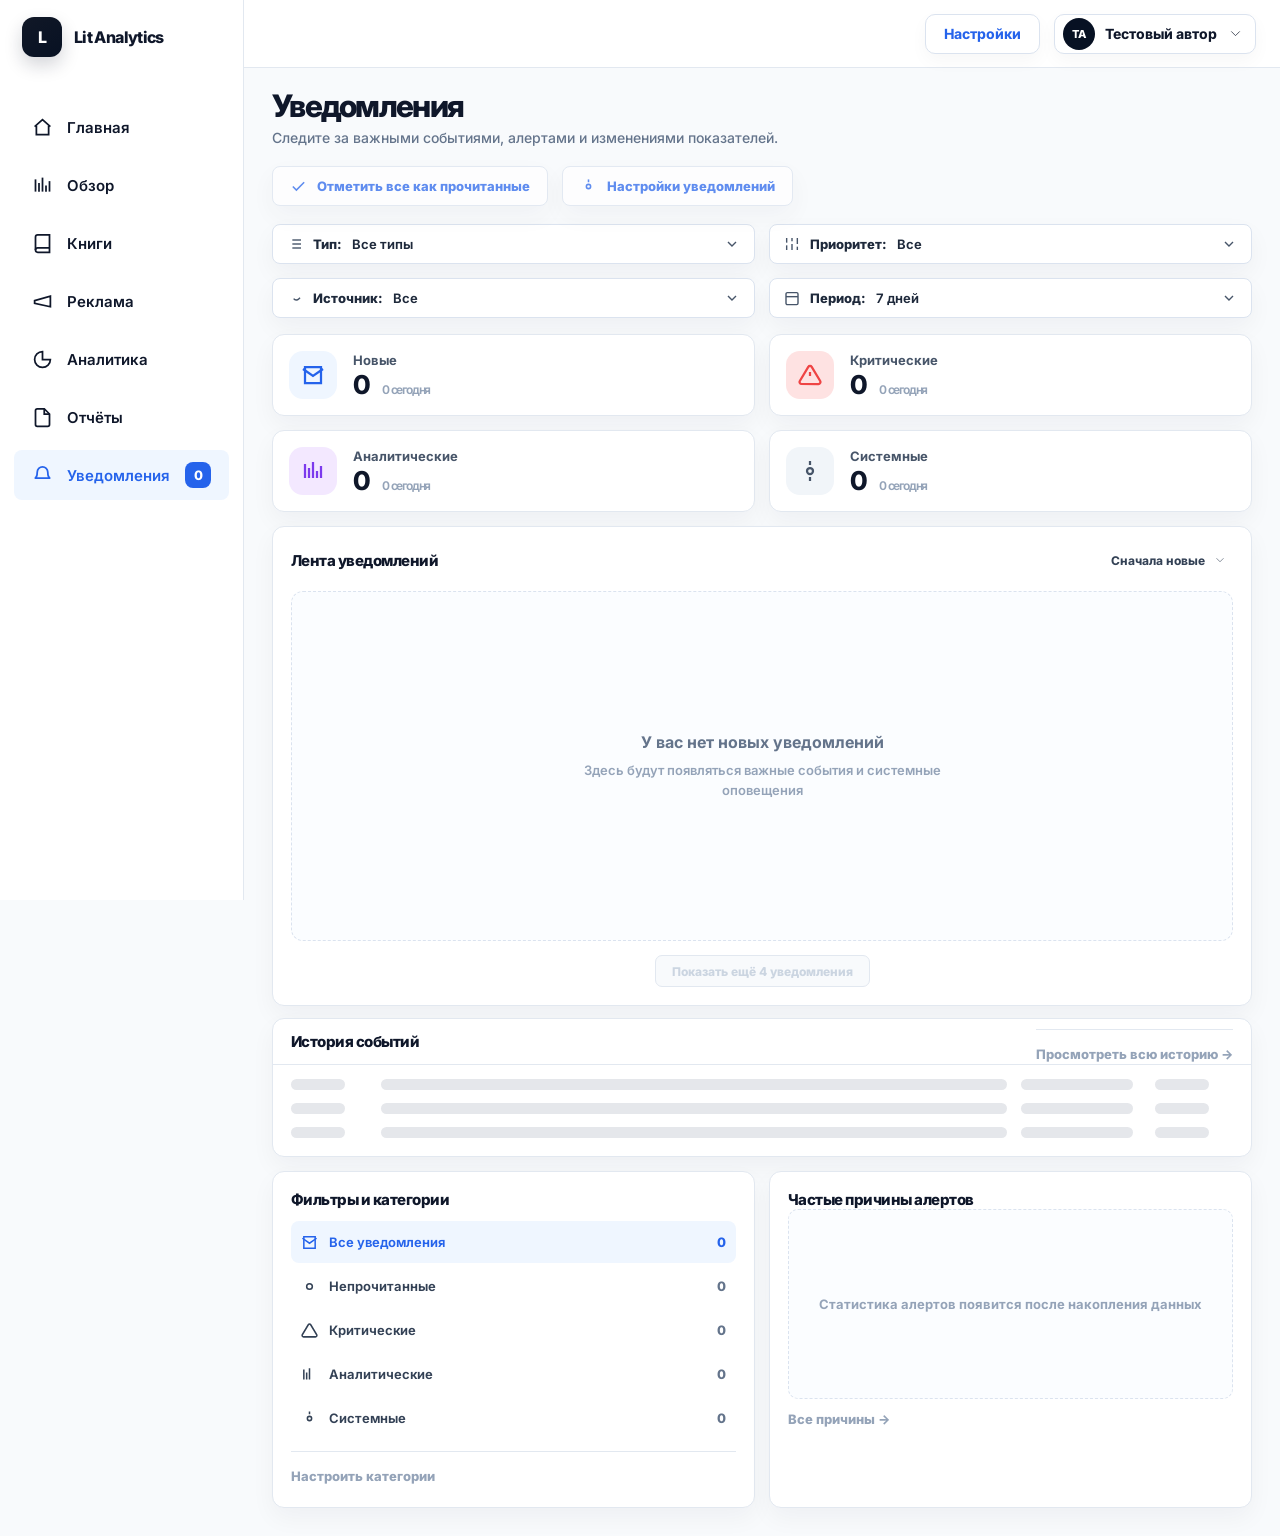
==== commit 37a2290e: "Rebuild notifications tab zero state" ====
--- a/frontend/index.html
+++ b/frontend/index.html
@@ -923,54 +923,4 @@
     </div>
     <script src="/static/js/app.js?v=landing-pixel-2"></script>
   </body>
-<head>
-  <meta charset="utf-8">
-  <meta name="viewport" content="width=device-width, initial-scale=1">
-  <title>Lit Analytics</title>
-  <link rel="stylesheet" href="/static/css/styles.css?v=landing-clean-1">
-</head>
-<body>
-  <header class="site-header compact-header">
-    <a class="brand" href="/">
-      <span class="brand-mark">L</span>
-      <span>Lit Analytics</span>
-    </a>
-    <nav class="nav-links">
-      <a href="#about">О сервисе</a>
-      <a href="#modules">Возможности</a>
-      <a href="/dashboard">Кабинет</a>
-    </nav>
-    <button id="google-login" class="btn btn-outline">Войти через Google</button>
-  </header>
-
-  <main>
-    <section class="hero-shell landing-hero" id="about">
-      <div class="hero-copy">
-        <p class="eyebrow">Сквозная аналитика для авторов</p>
-        <h1>Все книги, реклама и доходы в одном кабинете</h1>
-        <p class="lead">Сервис помогает видеть динамику книг, расходы на продвижение и окупаемость рекламы без ручных таблиц.</p>
-        <div class="hero-actions">
-          <a class="btn btn-primary" href="/dashboard">Открыть кабинет</a>
-          <button id="hero-google-login" class="btn btn-soft">Войти через Google</button>
-        </div>
-      </div>
-      <aside class="preview-card clean-preview" aria-label="Превью кабинета">
-        <div class="preview-line wide"></div>
-        <div class="preview-grid">
-          <span></span><span></span><span></span>
-        </div>
-        <div class="preview-line"></div>
-        <div class="preview-line small"></div>
-      </aside>
-    </section>
-
-    <section class="section-grid" id="modules">
-      <article class="feature-card"><span>01</span><h3>Книги</h3><p>Сводная статистика по площадкам: просмотры, библиотеки, покупки, доход и рост аудитории.</p></article>
-      <article class="feature-card"><span>02</span><h3>Реклама</h3><p>Подключение Яндекс.Директ, VK Ads и ручной учёт расходов на блогеров или посевы.</p></article>
-      <article class="feature-card"><span>03</span><h3>Решения</h3><p>ROI, ROMI, стоимость конверсии и понятные подсказки, когда рекламу стоит усилить или остановить.</p></article>
-    </section>
-  </main>
-
-  <script src="/static/js/app.js?v=landing-clean-1"></script>
-</body>
 </html>
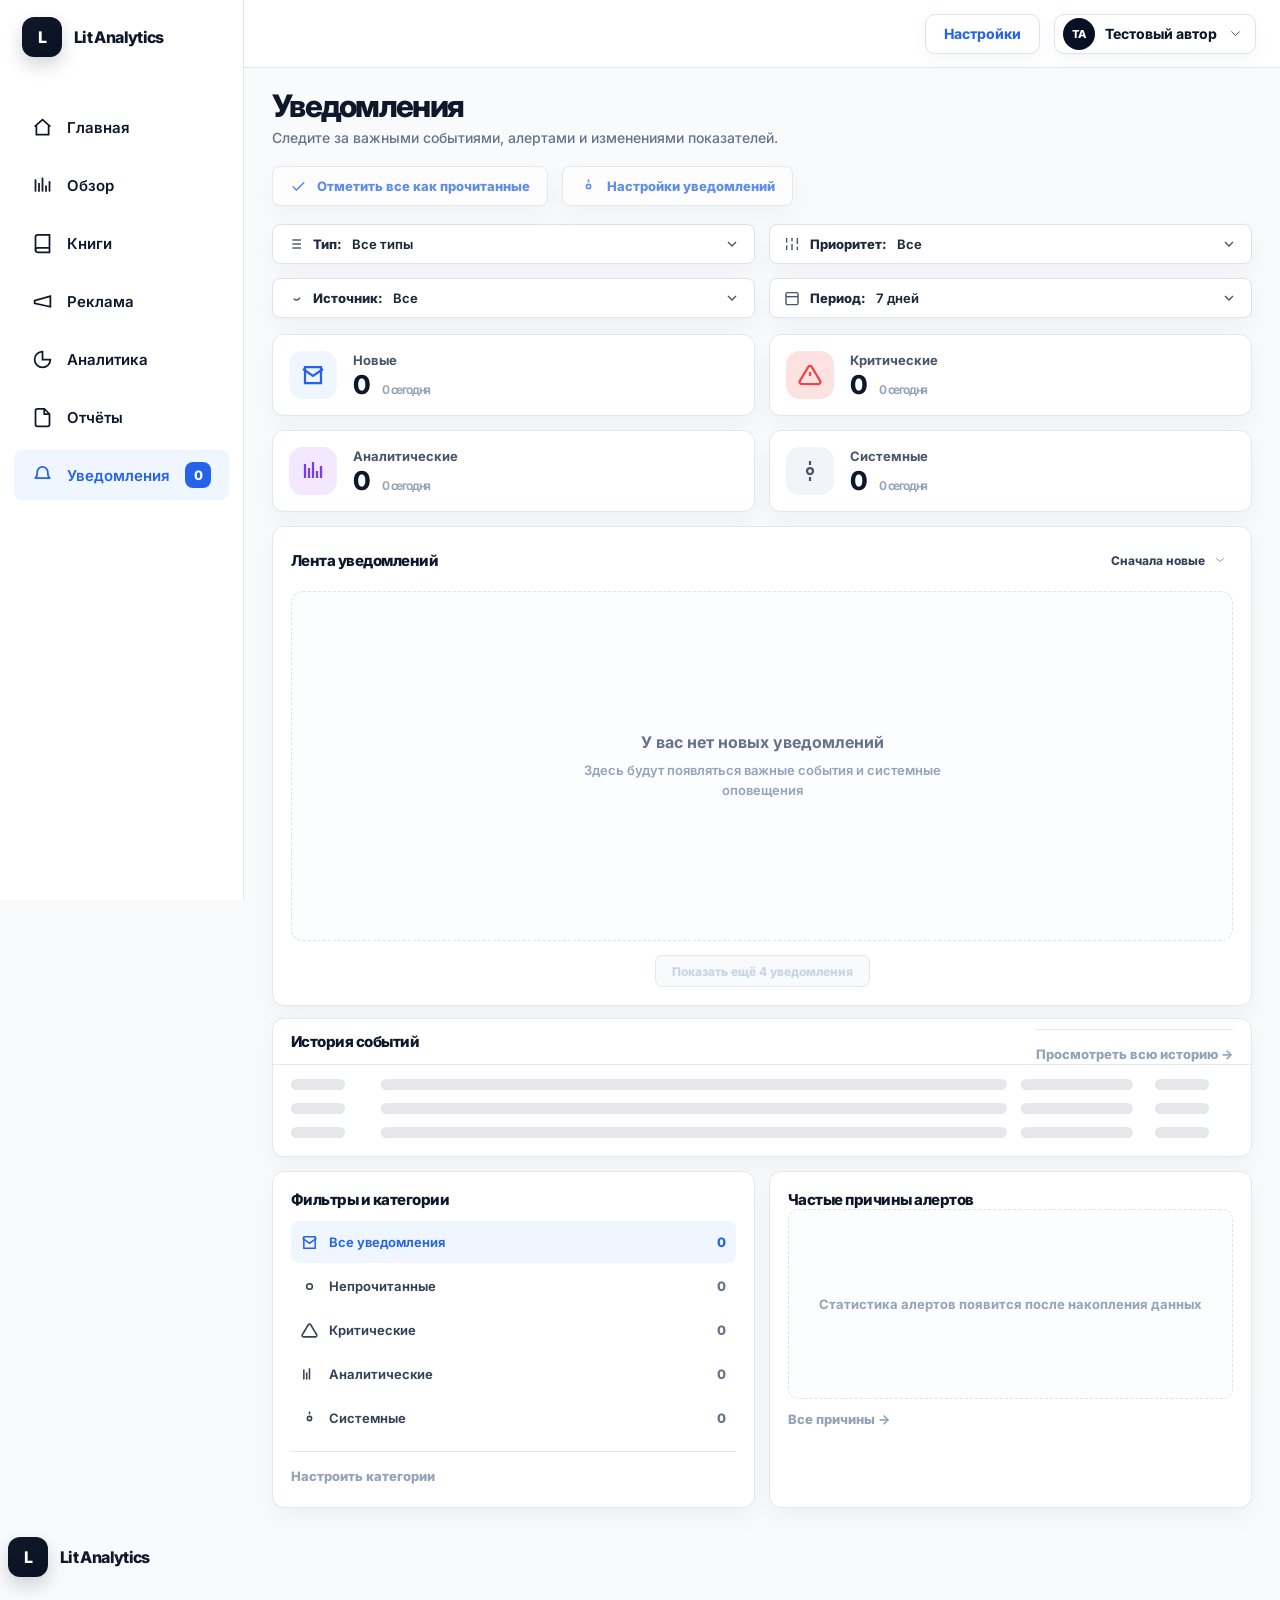
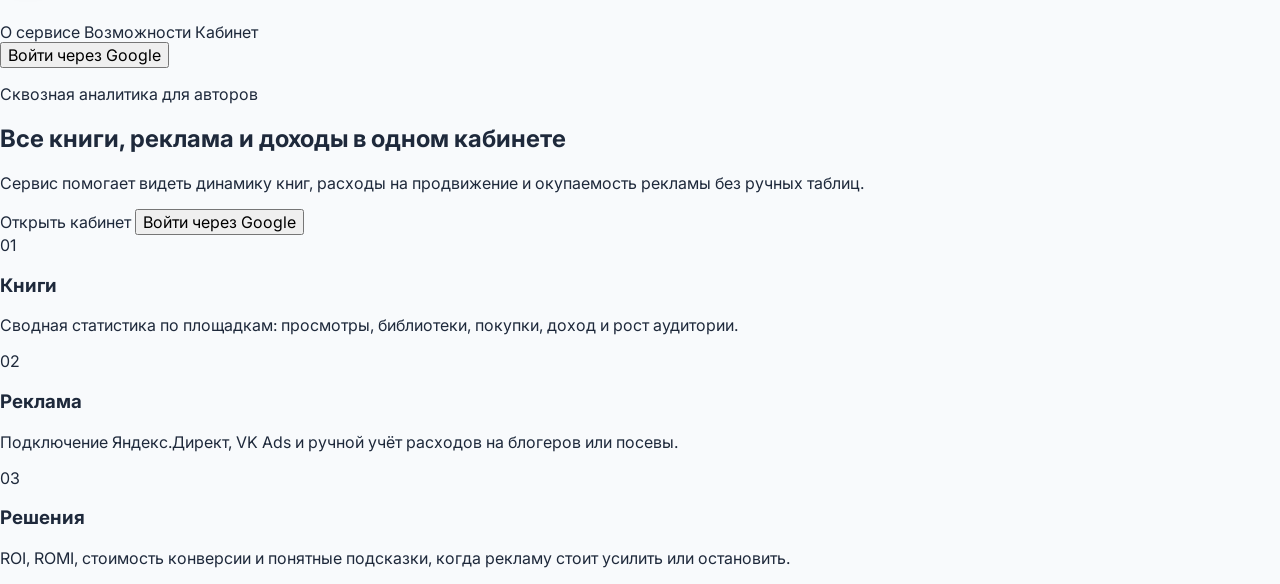
==== commit a191ed85: "Merge branch 'codex/add-greeting-functionality' into codex/add-greeting-functionality-1esyun" ====
--- a/frontend/index.html
+++ b/frontend/index.html
@@ -923,4 +923,54 @@
     </div>
     <script src="/static/js/app.js?v=landing-pixel-2"></script>
   </body>
+<head>
+  <meta charset="utf-8">
+  <meta name="viewport" content="width=device-width, initial-scale=1">
+  <title>Lit Analytics</title>
+  <link rel="stylesheet" href="/static/css/styles.css?v=landing-clean-1">
+</head>
+<body>
+  <header class="site-header compact-header">
+    <a class="brand" href="/">
+      <span class="brand-mark">L</span>
+      <span>Lit Analytics</span>
+    </a>
+    <nav class="nav-links">
+      <a href="#about">О сервисе</a>
+      <a href="#modules">Возможности</a>
+      <a href="/dashboard">Кабинет</a>
+    </nav>
+    <button id="google-login" class="btn btn-outline">Войти через Google</button>
+  </header>
+
+  <main>
+    <section class="hero-shell landing-hero" id="about">
+      <div class="hero-copy">
+        <p class="eyebrow">Сквозная аналитика для авторов</p>
+        <h1>Все книги, реклама и доходы в одном кабинете</h1>
+        <p class="lead">Сервис помогает видеть динамику книг, расходы на продвижение и окупаемость рекламы без ручных таблиц.</p>
+        <div class="hero-actions">
+          <a class="btn btn-primary" href="/dashboard">Открыть кабинет</a>
+          <button id="hero-google-login" class="btn btn-soft">Войти через Google</button>
+        </div>
+      </div>
+      <aside class="preview-card clean-preview" aria-label="Превью кабинета">
+        <div class="preview-line wide"></div>
+        <div class="preview-grid">
+          <span></span><span></span><span></span>
+        </div>
+        <div class="preview-line"></div>
+        <div class="preview-line small"></div>
+      </aside>
+    </section>
+
+    <section class="section-grid" id="modules">
+      <article class="feature-card"><span>01</span><h3>Книги</h3><p>Сводная статистика по площадкам: просмотры, библиотеки, покупки, доход и рост аудитории.</p></article>
+      <article class="feature-card"><span>02</span><h3>Реклама</h3><p>Подключение Яндекс.Директ, VK Ads и ручной учёт расходов на блогеров или посевы.</p></article>
+      <article class="feature-card"><span>03</span><h3>Решения</h3><p>ROI, ROMI, стоимость конверсии и понятные подсказки, когда рекламу стоит усилить или остановить.</p></article>
+    </section>
+  </main>
+
+  <script src="/static/js/app.js?v=landing-clean-1"></script>
+</body>
 </html>
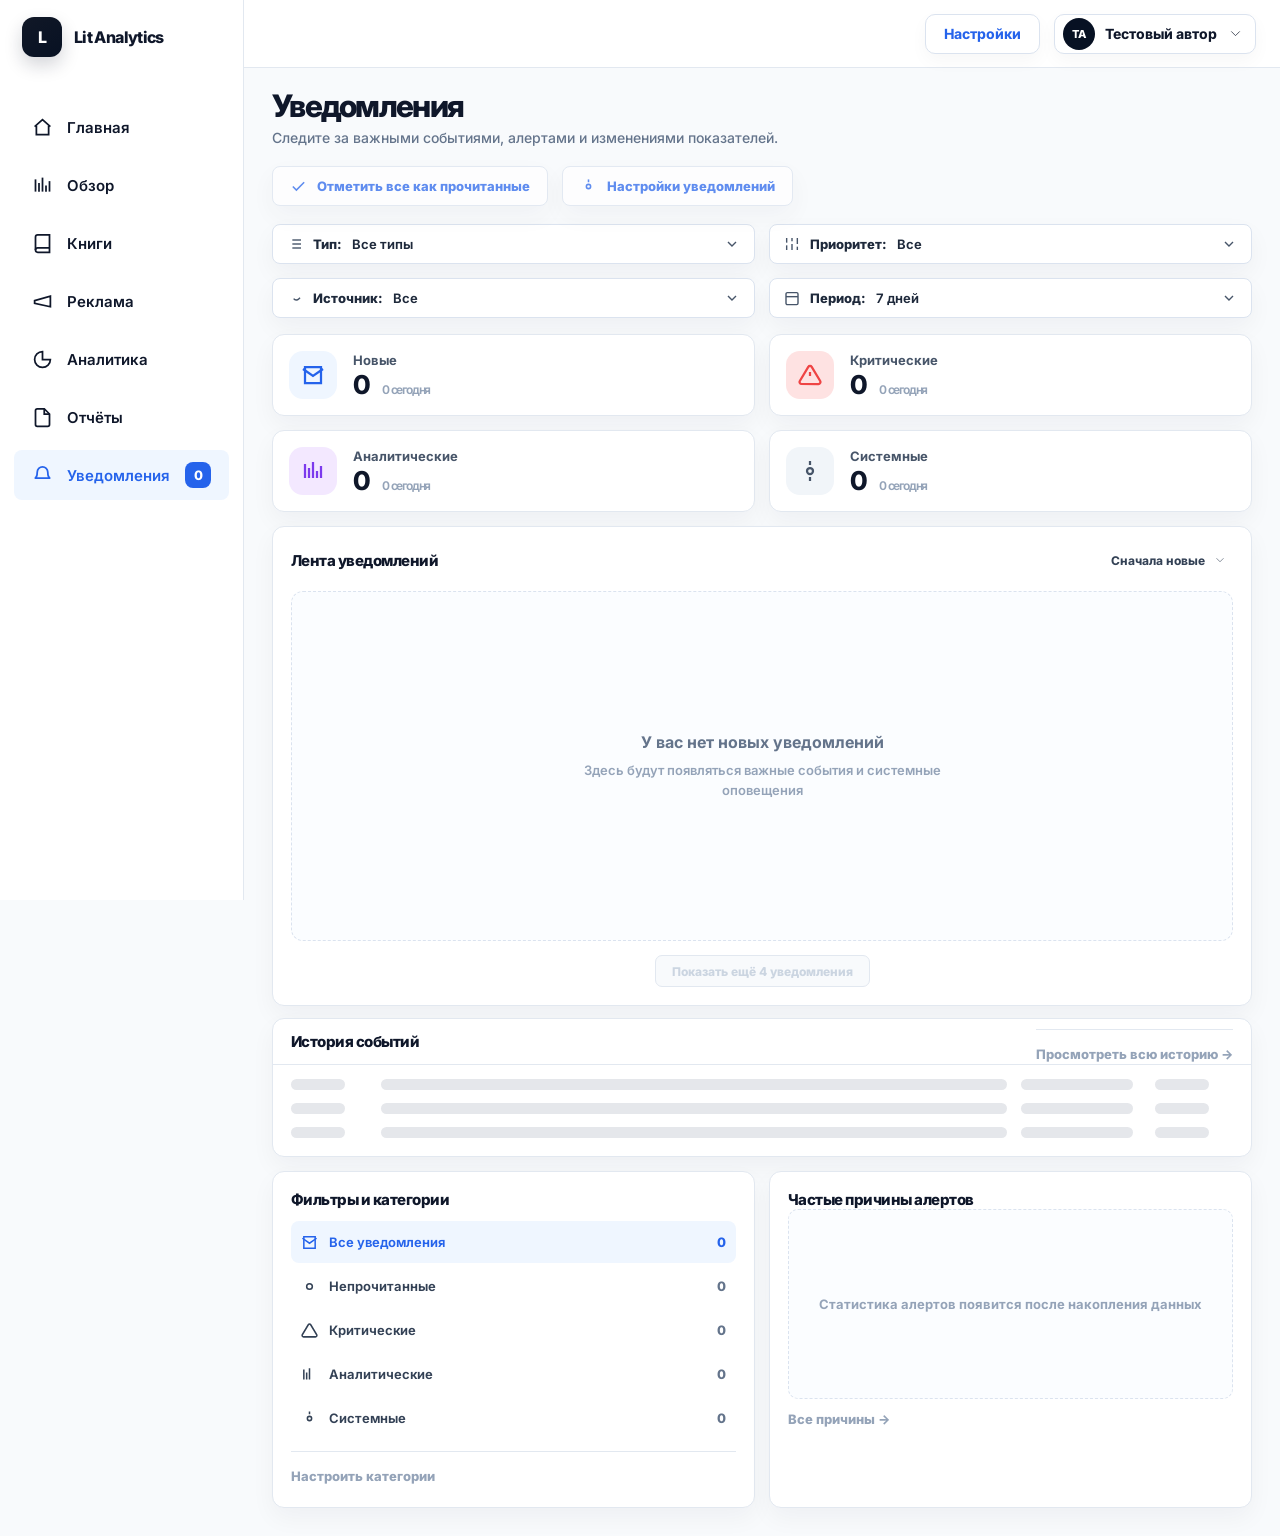
==== commit 929bea62: "Rebuild notifications tab zero state" ====
--- a/frontend/index.html
+++ b/frontend/index.html
@@ -923,54 +923,4 @@
     </div>
     <script src="/static/js/app.js?v=landing-pixel-2"></script>
   </body>
-<head>
-  <meta charset="utf-8">
-  <meta name="viewport" content="width=device-width, initial-scale=1">
-  <title>Lit Analytics</title>
-  <link rel="stylesheet" href="/static/css/styles.css?v=landing-clean-1">
-</head>
-<body>
-  <header class="site-header compact-header">
-    <a class="brand" href="/">
-      <span class="brand-mark">L</span>
-      <span>Lit Analytics</span>
-    </a>
-    <nav class="nav-links">
-      <a href="#about">О сервисе</a>
-      <a href="#modules">Возможности</a>
-      <a href="/dashboard">Кабинет</a>
-    </nav>
-    <button id="google-login" class="btn btn-outline">Войти через Google</button>
-  </header>
-
-  <main>
-    <section class="hero-shell landing-hero" id="about">
-      <div class="hero-copy">
-        <p class="eyebrow">Сквозная аналитика для авторов</p>
-        <h1>Все книги, реклама и доходы в одном кабинете</h1>
-        <p class="lead">Сервис помогает видеть динамику книг, расходы на продвижение и окупаемость рекламы без ручных таблиц.</p>
-        <div class="hero-actions">
-          <a class="btn btn-primary" href="/dashboard">Открыть кабинет</a>
-          <button id="hero-google-login" class="btn btn-soft">Войти через Google</button>
-        </div>
-      </div>
-      <aside class="preview-card clean-preview" aria-label="Превью кабинета">
-        <div class="preview-line wide"></div>
-        <div class="preview-grid">
-          <span></span><span></span><span></span>
-        </div>
-        <div class="preview-line"></div>
-        <div class="preview-line small"></div>
-      </aside>
-    </section>
-
-    <section class="section-grid" id="modules">
-      <article class="feature-card"><span>01</span><h3>Книги</h3><p>Сводная статистика по площадкам: просмотры, библиотеки, покупки, доход и рост аудитории.</p></article>
-      <article class="feature-card"><span>02</span><h3>Реклама</h3><p>Подключение Яндекс.Директ, VK Ads и ручной учёт расходов на блогеров или посевы.</p></article>
-      <article class="feature-card"><span>03</span><h3>Решения</h3><p>ROI, ROMI, стоимость конверсии и понятные подсказки, когда рекламу стоит усилить или остановить.</p></article>
-    </section>
-  </main>
-
-  <script src="/static/js/app.js?v=landing-clean-1"></script>
-</body>
 </html>
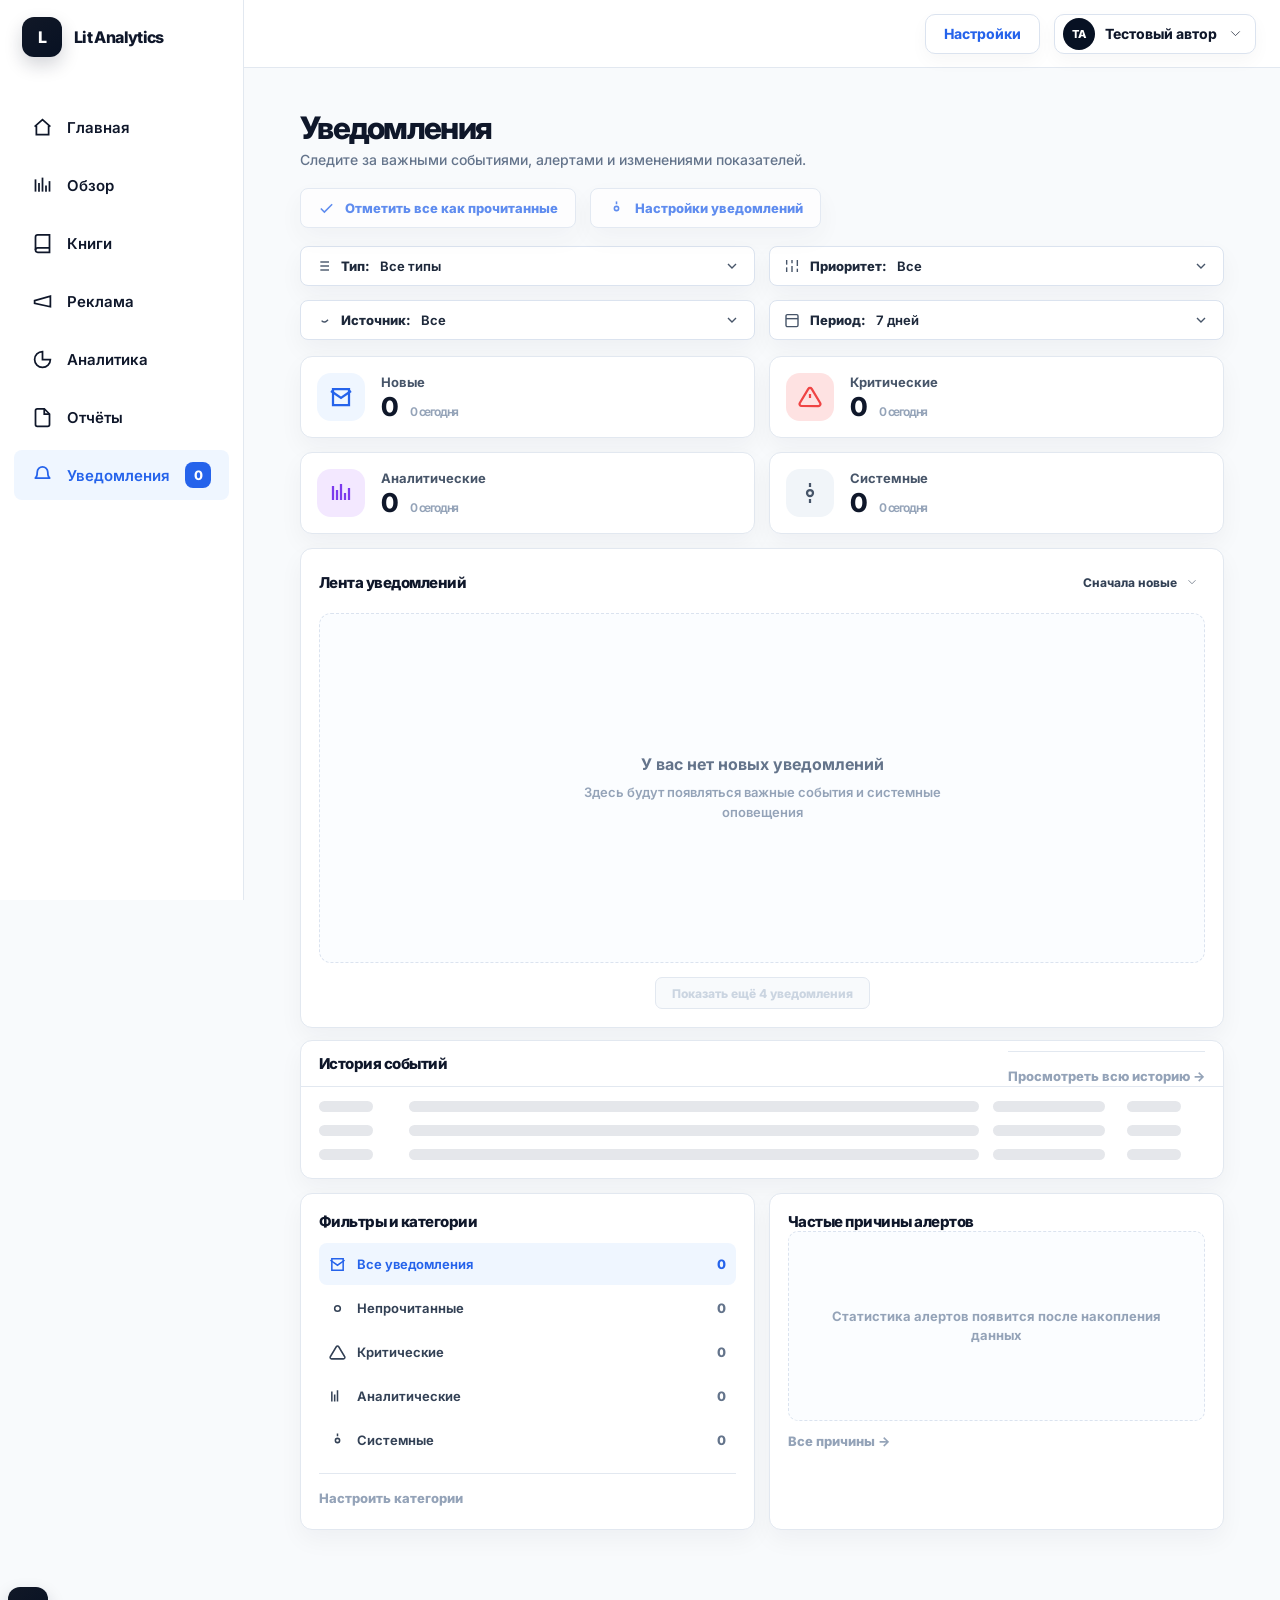
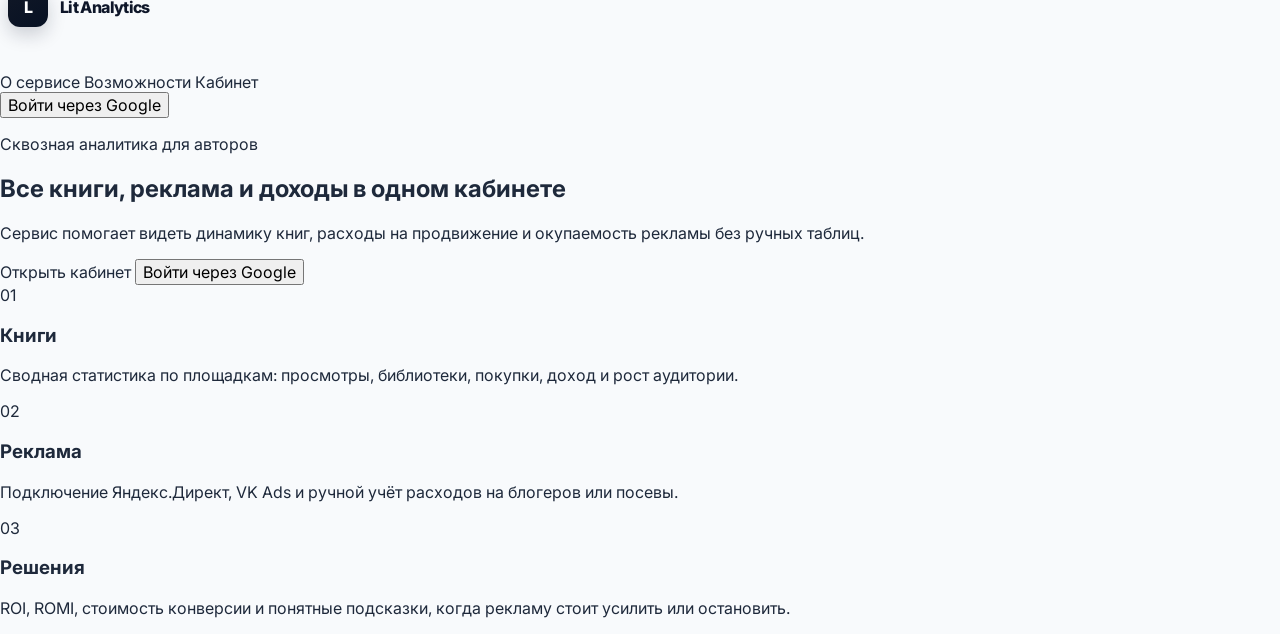
==== commit a0d46764: "Merge branch 'codex/add-greeting-functionality' into codex/add-greeting-functionality-jcpkxv" ====
--- a/frontend/index.html
+++ b/frontend/index.html
@@ -665,6 +665,11 @@
             </svg>
           </button>
         </header>
+        <main
+          class="notifications-page"
+          id="notifications"
+          data-zero-state="true"
+        >
         <main class="notifications-page" id="notifications">
           <section class="page-head">
             <div class="title">
@@ -923,4 +928,54 @@
     </div>
     <script src="/static/js/app.js?v=landing-pixel-2"></script>
   </body>
+<head>
+  <meta charset="utf-8">
+  <meta name="viewport" content="width=device-width, initial-scale=1">
+  <title>Lit Analytics</title>
+  <link rel="stylesheet" href="/static/css/styles.css?v=landing-clean-1">
+</head>
+<body>
+  <header class="site-header compact-header">
+    <a class="brand" href="/">
+      <span class="brand-mark">L</span>
+      <span>Lit Analytics</span>
+    </a>
+    <nav class="nav-links">
+      <a href="#about">О сервисе</a>
+      <a href="#modules">Возможности</a>
+      <a href="/dashboard">Кабинет</a>
+    </nav>
+    <button id="google-login" class="btn btn-outline">Войти через Google</button>
+  </header>
+
+  <main>
+    <section class="hero-shell landing-hero" id="about">
+      <div class="hero-copy">
+        <p class="eyebrow">Сквозная аналитика для авторов</p>
+        <h1>Все книги, реклама и доходы в одном кабинете</h1>
+        <p class="lead">Сервис помогает видеть динамику книг, расходы на продвижение и окупаемость рекламы без ручных таблиц.</p>
+        <div class="hero-actions">
+          <a class="btn btn-primary" href="/dashboard">Открыть кабинет</a>
+          <button id="hero-google-login" class="btn btn-soft">Войти через Google</button>
+        </div>
+      </div>
+      <aside class="preview-card clean-preview" aria-label="Превью кабинета">
+        <div class="preview-line wide"></div>
+        <div class="preview-grid">
+          <span></span><span></span><span></span>
+        </div>
+        <div class="preview-line"></div>
+        <div class="preview-line small"></div>
+      </aside>
+    </section>
+
+    <section class="section-grid" id="modules">
+      <article class="feature-card"><span>01</span><h3>Книги</h3><p>Сводная статистика по площадкам: просмотры, библиотеки, покупки, доход и рост аудитории.</p></article>
+      <article class="feature-card"><span>02</span><h3>Реклама</h3><p>Подключение Яндекс.Директ, VK Ads и ручной учёт расходов на блогеров или посевы.</p></article>
+      <article class="feature-card"><span>03</span><h3>Решения</h3><p>ROI, ROMI, стоимость конверсии и понятные подсказки, когда рекламу стоит усилить или остановить.</p></article>
+    </section>
+  </main>
+
+  <script src="/static/js/app.js?v=landing-clean-1"></script>
+</body>
 </html>
